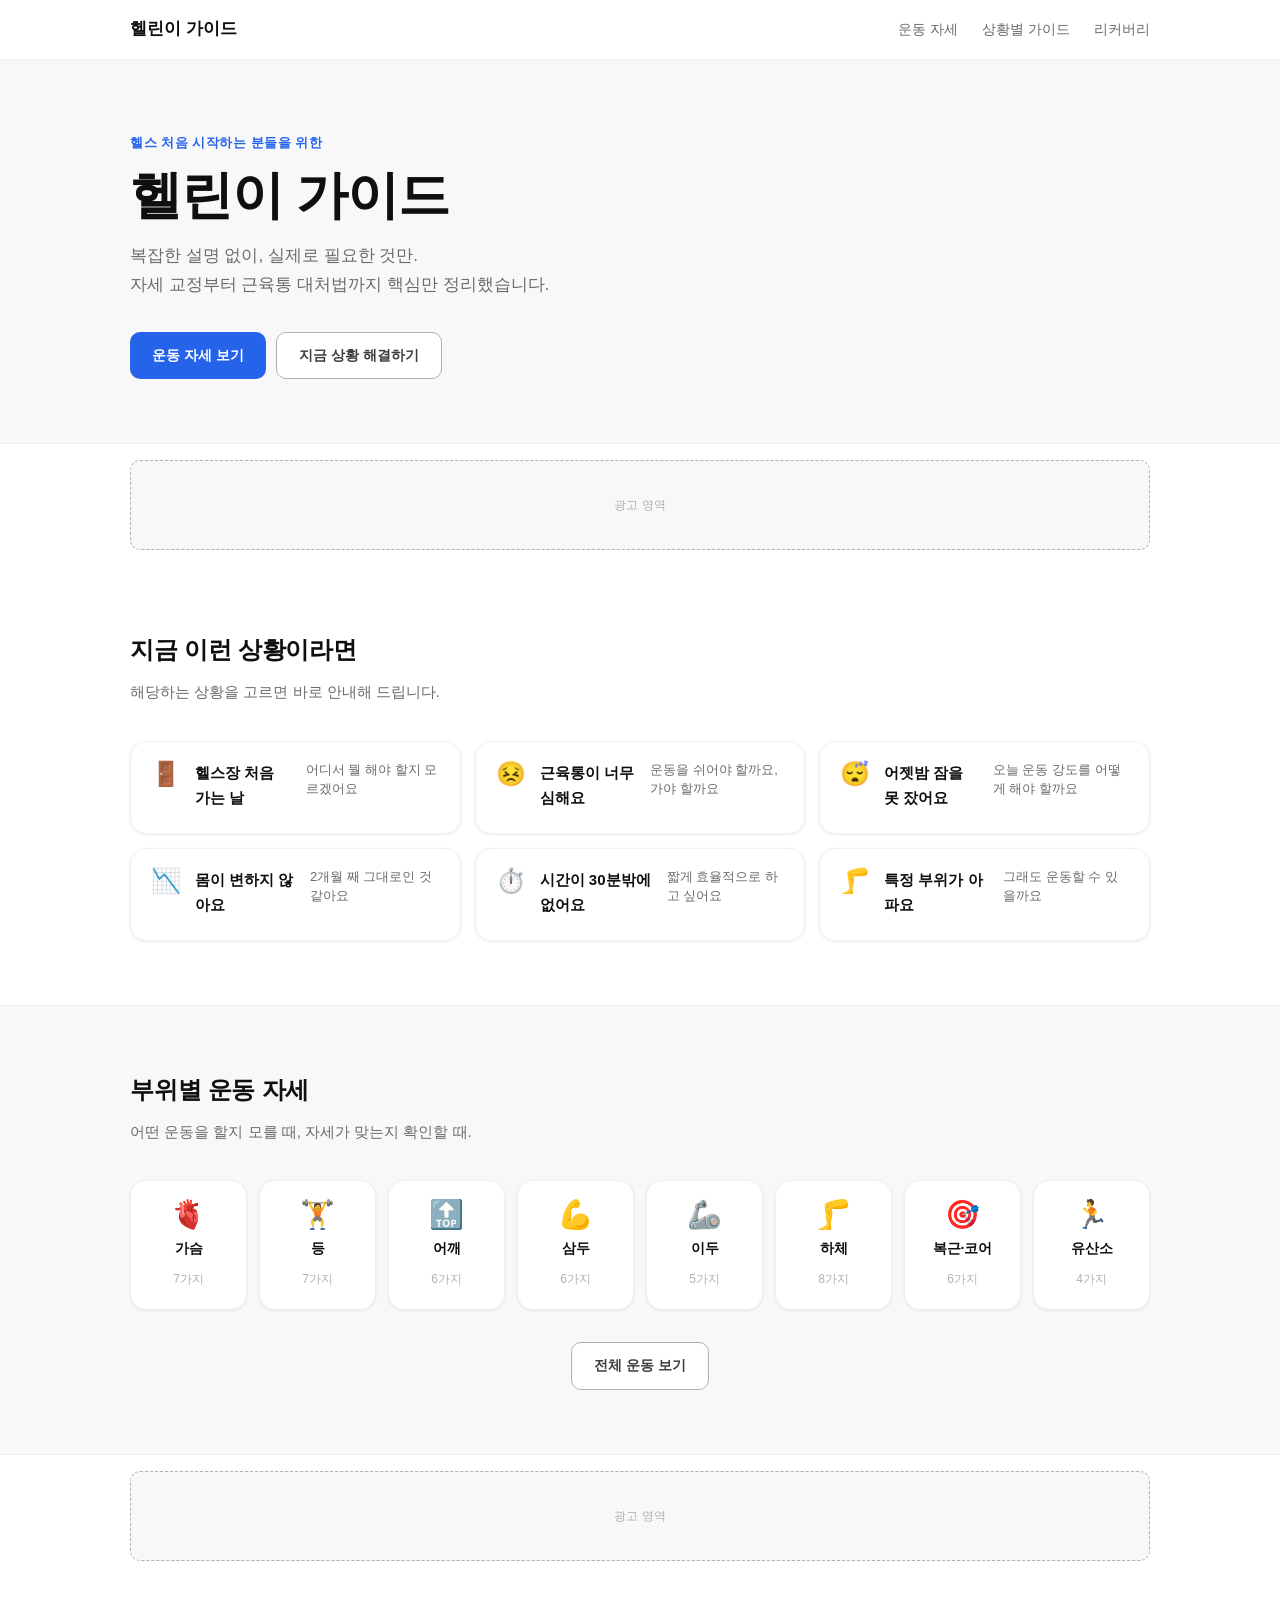
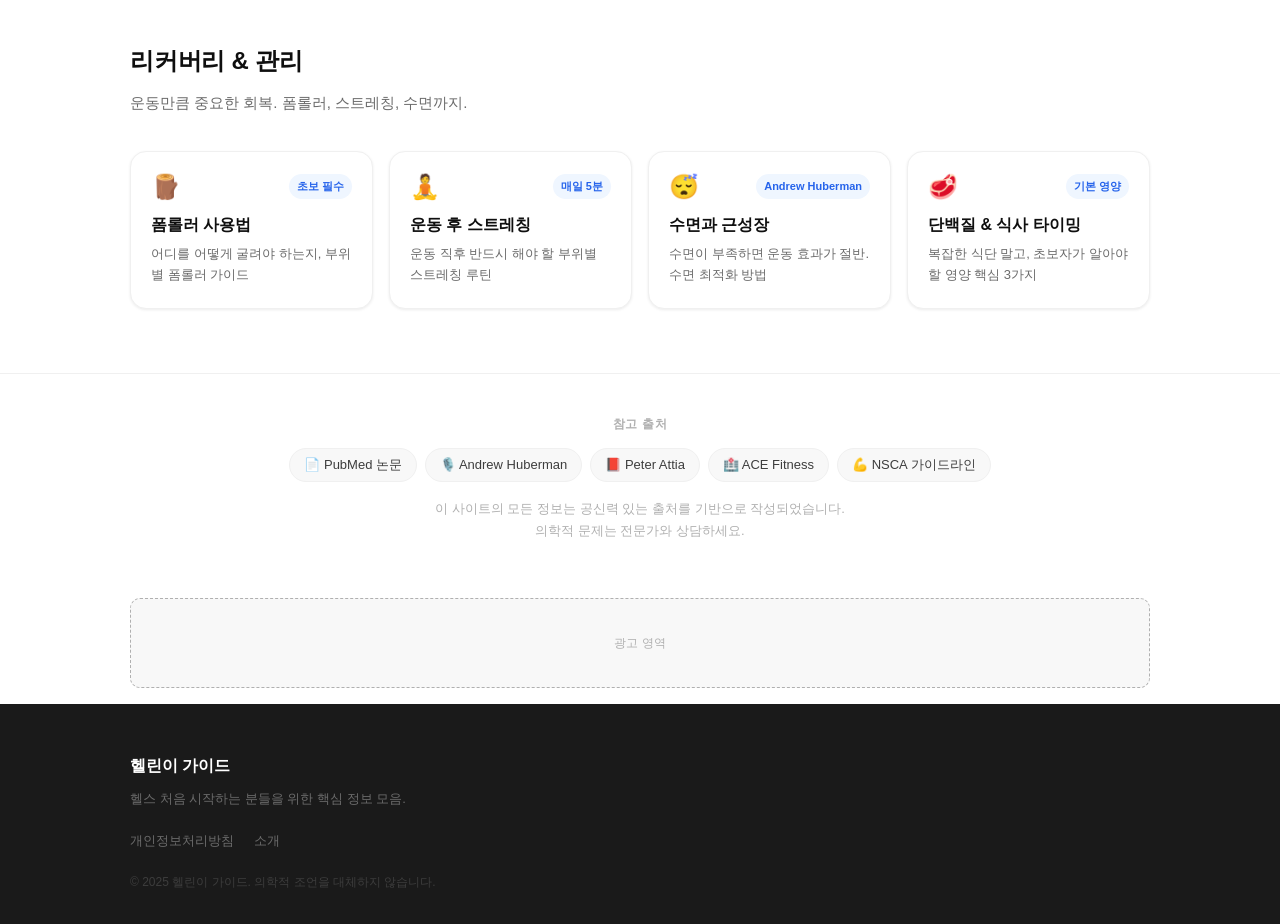
==== index.html @ 11340689 "Add files via upload" ====
<!DOCTYPE html>
<html lang="ko">
<head>
  <meta charset="UTF-8" />
  <meta name="viewport" content="width=device-width, initial-scale=1.0" />
  <title>헬린이 가이드 — 헬스 처음 시작하는 분들을 위한 안내서</title>
  <meta name="description" content="헬스장 처음 가는 날부터 6개월까지. 운동 자세, 상황별 대처법, 리커버리까지 핵심만 정리했습니다." />
  <meta name="keywords" content="헬린이, 헬스 초보, 헬스 자세, 운동 가이드, 헬스장 처음" />
  <meta property="og:title" content="헬린이 가이드" />
  <meta property="og:description" content="헬스 처음 시작하는 분들을 위한 핵심 가이드" />
  <meta property="og:type" content="website" />
  <link rel="stylesheet" href="css/style.css" />
  <!-- Google AdSense -->
  <!-- <script async src="https://pagead2.googlesyndication.com/pagead/js/adsbygoogle.js?client=ca-pub-XXXXXXXXXXXXXXXX" crossorigin="anonymous"></script> -->
</head>
<body>

  <header class="site-header">
    <div class="inner">
      <a href="/" class="logo">헬린이 가이드</a>
      <nav class="gnav">
        <a href="/pages/exercises.html">운동 자세</a>
        <a href="/pages/situations.html">상황별 가이드</a>
        <a href="/pages/recovery.html">리커버리</a>
      </nav>
      <button class="nav-toggle" aria-label="메뉴 열기" onclick="toggleMenu()">☰</button>
    </div>
    <nav class="mobile-nav" id="mobileNav">
      <a href="/pages/exercises.html">운동 자세</a>
      <a href="/pages/situations.html">상황별 가이드</a>
      <a href="/pages/recovery.html">리커버리</a>
    </nav>
  </header>

  <!-- HERO -->
  <section class="hero">
    <div class="inner">
      <p class="hero-eyebrow">헬스 처음 시작하는 분들을 위한</p>
      <h1 class="hero-title">헬린이 가이드</h1>
      <p class="hero-desc">복잡한 설명 없이, 실제로 필요한 것만.<br>자세 교정부터 근육통 대처법까지 핵심만 정리했습니다.</p>
      <div class="hero-cta">
        <a href="/pages/exercises.html" class="btn btn-primary">운동 자세 보기</a>
        <a href="/pages/situations.html" class="btn btn-secondary">지금 상황 해결하기</a>
      </div>
    </div>
  </section>

  <!-- AD TOP -->
  <div class="ad-wrap">
    <div class="ad-placeholder">광고 영역</div>
  </div>

  <!-- 빠른 진입 — 상황별 -->
  <section class="section">
    <div class="inner">
      <div class="section-head">
        <h2 class="section-title">지금 이런 상황이라면</h2>
        <p class="section-sub">해당하는 상황을 고르면 바로 안내해 드립니다.</p>
      </div>
      <div class="situation-grid">
        <a href="/pages/situations.html#first-day" class="situation-card">
          <span class="sit-icon">🚪</span>
          <span class="sit-title">헬스장 처음 가는 날</span>
          <span class="sit-desc">어디서 뭘 해야 할지 모르겠어요</span>
        </a>
        <a href="/pages/situations.html#muscle-pain" class="situation-card">
          <span class="sit-icon">😣</span>
          <span class="sit-title">근육통이 너무 심해요</span>
          <span class="sit-desc">운동을 쉬어야 할까요, 가야 할까요</span>
        </a>
        <a href="/pages/situations.html#no-sleep" class="situation-card">
          <span class="sit-icon">😴</span>
          <span class="sit-title">어젯밤 잠을 못 잤어요</span>
          <span class="sit-desc">오늘 운동 강도를 어떻게 해야 할까요</span>
        </a>
        <a href="/pages/situations.html#plateau" class="situation-card">
          <span class="sit-icon">📉</span>
          <span class="sit-title">몸이 변하지 않아요</span>
          <span class="sit-desc">2개월 째 그대로인 것 같아요</span>
        </a>
        <a href="/pages/situations.html#no-time" class="situation-card">
          <span class="sit-icon">⏱️</span>
          <span class="sit-title">시간이 30분밖에 없어요</span>
          <span class="sit-desc">짧게 효율적으로 하고 싶어요</span>
        </a>
        <a href="/pages/situations.html#injury" class="situation-card">
          <span class="sit-icon">🦵</span>
          <span class="sit-title">특정 부위가 아파요</span>
          <span class="sit-desc">그래도 운동할 수 있을까요</span>
        </a>
      </div>
    </div>
  </section>

  <!-- 운동 자세 — 부위별 -->
  <section class="section section-alt">
    <div class="inner">
      <div class="section-head">
        <h2 class="section-title">부위별 운동 자세</h2>
        <p class="section-sub">어떤 운동을 할지 모를 때, 자세가 맞는지 확인할 때.</p>
      </div>
      <div class="muscle-grid">
        <a href="/pages/exercises.html#chest" class="muscle-card">
          <span class="muscle-emoji">🫀</span>
          <span class="muscle-name">가슴</span>
          <span class="muscle-count">7가지</span>
        </a>
        <a href="/pages/exercises.html#back" class="muscle-card">
          <span class="muscle-emoji">🏋️</span>
          <span class="muscle-name">등</span>
          <span class="muscle-count">7가지</span>
        </a>
        <a href="/pages/exercises.html#shoulder" class="muscle-card">
          <span class="muscle-emoji">🔝</span>
          <span class="muscle-name">어깨</span>
          <span class="muscle-count">6가지</span>
        </a>
        <a href="/pages/exercises.html#triceps" class="muscle-card">
          <span class="muscle-emoji">💪</span>
          <span class="muscle-name">삼두</span>
          <span class="muscle-count">6가지</span>
        </a>
        <a href="/pages/exercises.html#biceps" class="muscle-card">
          <span class="muscle-emoji">🦾</span>
          <span class="muscle-name">이두</span>
          <span class="muscle-count">5가지</span>
        </a>
        <a href="/pages/exercises.html#leg" class="muscle-card">
          <span class="muscle-emoji">🦵</span>
          <span class="muscle-name">하체</span>
          <span class="muscle-count">8가지</span>
        </a>
        <a href="/pages/exercises.html#core" class="muscle-card">
          <span class="muscle-emoji">🎯</span>
          <span class="muscle-name">복근·코어</span>
          <span class="muscle-count">6가지</span>
        </a>
        <a href="/pages/exercises.html#cardio" class="muscle-card">
          <span class="muscle-emoji">🏃</span>
          <span class="muscle-name">유산소</span>
          <span class="muscle-count">4가지</span>
        </a>
      </div>
      <div class="section-more">
        <a href="/pages/exercises.html" class="btn btn-secondary">전체 운동 보기</a>
      </div>
    </div>
  </section>

  <!-- AD MID -->
  <div class="ad-wrap">
    <div class="ad-placeholder">광고 영역</div>
  </div>

  <!-- 리커버리 -->
  <section class="section">
    <div class="inner">
      <div class="section-head">
        <h2 class="section-title">리커버리 & 관리</h2>
        <p class="section-sub">운동만큼 중요한 회복. 폼롤러, 스트레칭, 수면까지.</p>
      </div>
      <div class="recovery-grid">
        <a href="/pages/recovery.html#foam-roller" class="recovery-card">
          <div class="rec-top">
            <span class="rec-icon">🪵</span>
            <span class="rec-badge">초보 필수</span>
          </div>
          <h3 class="rec-title">폼롤러 사용법</h3>
          <p class="rec-desc">어디를 어떻게 굴려야 하는지, 부위별 폼롤러 가이드</p>
        </a>
        <a href="/pages/recovery.html#stretching" class="recovery-card">
          <div class="rec-top">
            <span class="rec-icon">🧘</span>
            <span class="rec-badge">매일 5분</span>
          </div>
          <h3 class="rec-title">운동 후 스트레칭</h3>
          <p class="rec-desc">운동 직후 반드시 해야 할 부위별 스트레칭 루틴</p>
        </a>
        <a href="/pages/recovery.html#sleep" class="recovery-card">
          <div class="rec-top">
            <span class="rec-icon">😴</span>
            <span class="rec-badge">Andrew Huberman</span>
          </div>
          <h3 class="rec-title">수면과 근성장</h3>
          <p class="rec-desc">수면이 부족하면 운동 효과가 절반. 수면 최적화 방법</p>
        </a>
        <a href="/pages/recovery.html#nutrition" class="recovery-card">
          <div class="rec-top">
            <span class="rec-icon">🥩</span>
            <span class="rec-badge">기본 영양</span>
          </div>
          <h3 class="rec-title">단백질 & 식사 타이밍</h3>
          <p class="rec-desc">복잡한 식단 말고, 초보자가 알아야 할 영양 핵심 3가지</p>
        </a>
      </div>
    </div>
  </section>

  <!-- 신뢰 배지 -->
  <section class="trust-section">
    <div class="inner">
      <p class="trust-label">참고 출처</p>
      <div class="trust-badges">
        <span class="trust-badge">📄 PubMed 논문</span>
        <span class="trust-badge">🎙️ Andrew Huberman</span>
        <span class="trust-badge">📕 Peter Attia</span>
        <span class="trust-badge">🏥 ACE Fitness</span>
        <span class="trust-badge">💪 NSCA 가이드라인</span>
      </div>
      <p class="trust-desc">이 사이트의 모든 정보는 공신력 있는 출처를 기반으로 작성되었습니다.<br>의학적 문제는 전문가와 상담하세요.</p>
    </div>
  </section>

  <!-- AD BOTTOM -->
  <div class="ad-wrap">
    <div class="ad-placeholder">광고 영역</div>
  </div>

  <footer class="site-footer">
    <div class="inner">
      <p class="footer-logo">헬린이 가이드</p>
      <p class="footer-desc">헬스 처음 시작하는 분들을 위한 핵심 정보 모음.</p>
      <div class="footer-links">
        <a href="/privacy.html">개인정보처리방침</a>
        <a href="/about.html">소개</a>
      </div>
      <p class="footer-copy">© 2025 헬린이 가이드. 의학적 조언을 대체하지 않습니다.</p>
    </div>
  </footer>

  <script src="js/main.js"></script>
</body>
</html>
---- css/style.css ----
/* ==============================
   헬린이 가이드 — style.css
   ============================== */

:root {
  --black:       #0f0f0f;
  --gray-900:    #1a1a1a;
  --gray-800:    #2a2a2a;
  --gray-700:    #3d3d3d;
  --gray-500:    #6b6b6b;
  --gray-300:    #b0b0b0;
  --gray-100:    #f0f0f0;
  --gray-50:     #f8f8f8;
  --white:       #ffffff;

  --accent:      #2563eb;
  --accent-dark: #1d4ed8;
  --accent-bg:   #eff6ff;

  --success:     #16a34a;
  --success-bg:  #f0fdf4;
  --warning:     #ca8a04;
  --warning-bg:  #fefce8;

  --font-sans: -apple-system, BlinkMacSystemFont, 'Pretendard', 'Apple SD Gothic Neo', 'Noto Sans KR', sans-serif;

  --radius-sm: 6px;
  --radius-md: 10px;
  --radius-lg: 16px;

  --shadow-sm: 0 1px 3px rgba(0,0,0,0.08);
  --shadow-md: 0 4px 12px rgba(0,0,0,0.10);

  --max-width: 1060px;
  --header-h: 60px;
}

*, *::before, *::after { box-sizing: border-box; margin: 0; padding: 0; }

html { scroll-behavior: smooth; }

body {
  font-family: var(--font-sans);
  font-size: 16px;
  line-height: 1.7;
  color: var(--gray-900);
  background: var(--white);
  -webkit-font-smoothing: antialiased;
}

a { color: inherit; text-decoration: none; }
img { max-width: 100%; display: block; }

/* ==============================
   LAYOUT
   ============================== */

.inner {
  max-width: var(--max-width);
  margin: 0 auto;
  padding: 0 20px;
}

/* ==============================
   HEADER
   ============================== */

.site-header {
  position: sticky;
  top: 0;
  z-index: 100;
  background: var(--white);
  border-bottom: 1px solid var(--gray-100);
  height: var(--header-h);
}

.site-header .inner {
  height: 100%;
  display: flex;
  align-items: center;
  gap: 32px;
}

.logo {
  font-size: 17px;
  font-weight: 700;
  color: var(--black);
  white-space: nowrap;
  flex-shrink: 0;
}

.gnav {
  display: flex;
  gap: 24px;
  margin-left: auto;
}

.gnav a {
  font-size: 14px;
  color: var(--gray-500);
  font-weight: 500;
  transition: color 0.15s;
  white-space: nowrap;
}
.gnav a:hover { color: var(--black); }

.nav-toggle {
  display: none;
  background: none;
  border: none;
  font-size: 20px;
  cursor: pointer;
  color: var(--gray-700);
  margin-left: auto;
  padding: 4px;
}

.mobile-nav {
  display: none;
  flex-direction: column;
  background: var(--white);
  border-bottom: 1px solid var(--gray-100);
  padding: 8px 20px 16px;
}
.mobile-nav a {
  padding: 10px 0;
  font-size: 15px;
  color: var(--gray-700);
  border-bottom: 1px solid var(--gray-100);
}
.mobile-nav a:last-child { border-bottom: none; }
.mobile-nav.open { display: flex; }

/* ==============================
   BUTTONS
   ============================== */

.btn {
  display: inline-flex;
  align-items: center;
  justify-content: center;
  padding: 11px 22px;
  border-radius: var(--radius-md);
  font-size: 14px;
  font-weight: 600;
  transition: all 0.18s;
  cursor: pointer;
  border: none;
  white-space: nowrap;
}

.btn-primary {
  background: var(--accent);
  color: var(--white);
}
.btn-primary:hover { background: var(--accent-dark); }

.btn-secondary {
  background: var(--white);
  color: var(--gray-700);
  border: 1px solid var(--gray-300);
}
.btn-secondary:hover { background: var(--gray-50); border-color: var(--gray-500); }

/* ==============================
   HERO
   ============================== */

.hero {
  padding: 72px 0 64px;
  background: var(--gray-50);
  border-bottom: 1px solid var(--gray-100);
}

.hero-eyebrow {
  font-size: 13px;
  font-weight: 600;
  color: var(--accent);
  letter-spacing: 0.04em;
  margin-bottom: 12px;
}

.hero-title {
  font-size: clamp(32px, 6vw, 52px);
  font-weight: 800;
  line-height: 1.15;
  letter-spacing: -0.02em;
  color: var(--black);
  margin-bottom: 16px;
}

.hero-desc {
  font-size: 17px;
  color: var(--gray-500);
  line-height: 1.7;
  margin-bottom: 32px;
  max-width: 480px;
}

.hero-cta {
  display: flex;
  gap: 10px;
  flex-wrap: wrap;
}

/* ==============================
   AD
   ============================== */

.ad-wrap {
  max-width: var(--max-width);
  margin: 0 auto;
  padding: 16px 20px;
}

.ad-placeholder {
  background: var(--gray-50);
  border: 1px dashed var(--gray-300);
  border-radius: var(--radius-md);
  min-height: 90px;
  display: flex;
  align-items: center;
  justify-content: center;
  font-size: 12px;
  color: var(--gray-300);
}

/* ==============================
   SECTION BASE
   ============================== */

.section {
  padding: 64px 0;
}

.section-alt {
  background: var(--gray-50);
  border-top: 1px solid var(--gray-100);
  border-bottom: 1px solid var(--gray-100);
}

.section-head {
  margin-bottom: 36px;
}

.section-title {
  font-size: 24px;
  font-weight: 700;
  color: var(--black);
  margin-bottom: 8px;
  letter-spacing: -0.01em;
}

.section-sub {
  font-size: 15px;
  color: var(--gray-500);
}

.section-more {
  margin-top: 32px;
  text-align: center;
}

/* ==============================
   SITUATION CARDS
   ============================== */

.situation-grid {
  display: grid;
  grid-template-columns: repeat(auto-fill, minmax(280px, 1fr));
  gap: 14px;
}

.situation-card {
  display: flex;
  align-items: flex-start;
  gap: 14px;
  padding: 18px 20px;
  background: var(--white);
  border: 1px solid var(--gray-100);
  border-radius: var(--radius-lg);
  box-shadow: var(--shadow-sm);
  transition: all 0.18s;
}
.situation-card:hover {
  border-color: var(--accent);
  box-shadow: var(--shadow-md);
  transform: translateY(-2px);
}

.sit-icon { font-size: 24px; flex-shrink: 0; line-height: 1; margin-top: 2px; }

.sit-title {
  display: block;
  font-size: 15px;
  font-weight: 600;
  color: var(--black);
  margin-bottom: 4px;
}

.sit-desc {
  display: block;
  font-size: 13px;
  color: var(--gray-500);
  line-height: 1.5;
}

/* ==============================
   MUSCLE GRID
   ============================== */

.muscle-grid {
  display: grid;
  grid-template-columns: repeat(auto-fill, minmax(110px, 1fr));
  gap: 12px;
}

.muscle-card {
  display: flex;
  flex-direction: column;
  align-items: center;
  gap: 8px;
  padding: 20px 12px;
  background: var(--white);
  border: 1px solid var(--gray-100);
  border-radius: var(--radius-lg);
  box-shadow: var(--shadow-sm);
  text-align: center;
  transition: all 0.18s;
}
.muscle-card:hover {
  border-color: var(--accent);
  box-shadow: var(--shadow-md);
  transform: translateY(-2px);
}

.muscle-emoji { font-size: 28px; line-height: 1; }
.muscle-name { font-size: 14px; font-weight: 600; color: var(--black); }
.muscle-count { font-size: 12px; color: var(--gray-300); }

/* ==============================
   RECOVERY GRID
   ============================== */

.recovery-grid {
  display: grid;
  grid-template-columns: repeat(auto-fill, minmax(240px, 1fr));
  gap: 16px;
}

.recovery-card {
  padding: 22px 20px;
  background: var(--white);
  border: 1px solid var(--gray-100);
  border-radius: var(--radius-lg);
  box-shadow: var(--shadow-sm);
  transition: all 0.18s;
}
.recovery-card:hover {
  border-color: var(--accent);
  box-shadow: var(--shadow-md);
  transform: translateY(-2px);
}

.rec-top {
  display: flex;
  align-items: center;
  justify-content: space-between;
  margin-bottom: 12px;
}

.rec-icon { font-size: 24px; line-height: 1; }

.rec-badge {
  font-size: 11px;
  font-weight: 600;
  padding: 3px 8px;
  border-radius: 20px;
  background: var(--accent-bg);
  color: var(--accent);
}

.rec-title {
  font-size: 16px;
  font-weight: 700;
  color: var(--black);
  margin-bottom: 6px;
}

.rec-desc {
  font-size: 13px;
  color: var(--gray-500);
  line-height: 1.6;
}

/* ==============================
   TRUST SECTION
   ============================== */

.trust-section {
  padding: 40px 0;
  text-align: center;
  border-top: 1px solid var(--gray-100);
}

.trust-label {
  font-size: 12px;
  font-weight: 600;
  letter-spacing: 0.06em;
  color: var(--gray-300);
  text-transform: uppercase;
  margin-bottom: 14px;
}

.trust-badges {
  display: flex;
  flex-wrap: wrap;
  gap: 8px;
  justify-content: center;
  margin-bottom: 16px;
}

.trust-badge {
  font-size: 13px;
  font-weight: 500;
  padding: 5px 14px;
  border-radius: 20px;
  background: var(--gray-50);
  border: 1px solid var(--gray-100);
  color: var(--gray-700);
}

.trust-desc {
  font-size: 13px;
  color: var(--gray-300);
  line-height: 1.7;
}

/* ==============================
   FOOTER
   ============================== */

.site-footer {
  background: var(--gray-900);
  color: var(--gray-300);
  padding: 48px 0 32px;
}

.footer-logo {
  font-size: 16px;
  font-weight: 700;
  color: var(--white);
  margin-bottom: 8px;
}

.footer-desc {
  font-size: 13px;
  color: var(--gray-500);
  margin-bottom: 20px;
}

.footer-links {
  display: flex;
  gap: 20px;
  margin-bottom: 20px;
}
.footer-links a {
  font-size: 13px;
  color: var(--gray-500);
  transition: color 0.15s;
}
.footer-links a:hover { color: var(--gray-300); }

.footer-copy {
  font-size: 12px;
  color: var(--gray-700);
}

/* ==============================
   EXERCISE PAGE
   ============================== */

.page-hero {
  padding: 48px 0 40px;
  background: var(--gray-50);
  border-bottom: 1px solid var(--gray-100);
}

.page-title {
  font-size: 28px;
  font-weight: 800;
  color: var(--black);
  margin-bottom: 8px;
  letter-spacing: -0.02em;
}

.page-desc {
  font-size: 15px;
  color: var(--gray-500);
}

.filter-bar {
  position: sticky;
  top: var(--header-h);
  z-index: 90;
  background: var(--white);
  border-bottom: 1px solid var(--gray-100);
  padding: 10px 0;
}

.filter-scroll {
  overflow-x: auto;
  scrollbar-width: none;
  -webkit-overflow-scrolling: touch;
}
.filter-scroll::-webkit-scrollbar { display: none; }

.filter-tabs {
  display: flex;
  gap: 6px;
  padding: 0 20px;
  white-space: nowrap;
  max-width: var(--max-width);
  margin: 0 auto;
}

.ftab {
  background: transparent;
  border: 1px solid var(--gray-100);
  color: var(--gray-500);
  font-family: var(--font-sans);
  font-size: 13px;
  font-weight: 500;
  padding: 6px 14px;
  border-radius: 20px;
  cursor: pointer;
  transition: all 0.15s;
  white-space: nowrap;
}
.ftab:hover { border-color: var(--gray-300); color: var(--black); }
.ftab.active {
  background: var(--black);
  border-color: var(--black);
  color: var(--white);
}

.exercises-wrap {
  padding: 40px 0 60px;
}

.muscle-section {
  max-width: var(--max-width);
  margin: 0 auto 48px;
  padding: 0 20px;
}
.muscle-section.hidden { display: none; }

.muscle-section-header {
  display: flex;
  align-items: baseline;
  gap: 12px;
  margin-bottom: 20px;
  padding-bottom: 12px;
  border-bottom: 2px solid var(--gray-100);
}

.muscle-section-title {
  font-size: 20px;
  font-weight: 700;
  color: var(--black);
}

.muscle-section-count {
  font-size: 13px;
  color: var(--gray-300);
}

.exercise-grid {
  display: grid;
  grid-template-columns: repeat(auto-fill, minmax(300px, 1fr));
  gap: 16px;
}

.exercise-card {
  background: var(--white);
  border: 1px solid var(--gray-100);
  border-radius: var(--radius-lg);
  overflow: hidden;
  cursor: pointer;
  transition: all 0.18s;
  box-shadow: var(--shadow-sm);
}
.exercise-card:hover {
  border-color: var(--accent);
  box-shadow: var(--shadow-md);
  transform: translateY(-2px);
}

.ex-thumb {
  width: 100%;
  aspect-ratio: 16/9;
  background: var(--gray-50);
  display: flex;
  align-items: center;
  justify-content: center;
  overflow: hidden;
  border-bottom: 1px solid var(--gray-100);
}
.ex-thumb img {
  width: 100%;
  height: 100%;
  object-fit: cover;
}
.ex-thumb-placeholder {
  font-size: 48px;
  opacity: 0.5;
}

.ex-body {
  padding: 14px 16px 16px;
}

.ex-tags {
  display: flex;
  gap: 6px;
  margin-bottom: 8px;
  flex-wrap: wrap;
}

.ex-tag {
  font-size: 11px;
  font-weight: 600;
  padding: 2px 8px;
  border-radius: 4px;
}
.ex-tag-equipment {
  background: var(--accent-bg);
  color: var(--accent);
}
.ex-tag-type {
  background: var(--gray-50);
  color: var(--gray-500);
  border: 1px solid var(--gray-100);
}

.ex-name {
  font-size: 16px;
  font-weight: 700;
  color: var(--black);
  margin-bottom: 4px;
}

.ex-summary {
  font-size: 13px;
  color: var(--gray-500);
  line-height: 1.55;
}

/* ==============================
   EXERCISE DETAIL MODAL
   ============================== */

.modal-overlay {
  display: none;
  position: fixed;
  inset: 0;
  background: rgba(0,0,0,0.5);
  z-index: 200;
  padding: 20px;
  overflow-y: auto;
  align-items: flex-start;
  justify-content: center;
}
.modal-overlay.open {
  display: flex;
}

.modal {
  background: var(--white);
  border-radius: var(--radius-lg);
  width: 100%;
  max-width: 600px;
  margin: auto;
  overflow: hidden;
}

.modal-thumb {
  width: 100%;
  aspect-ratio: 16/9;
  background: var(--gray-50);
  display: flex;
  align-items: center;
  justify-content: center;
  font-size: 72px;
  overflow: hidden;
}
.modal-thumb img { width: 100%; height: 100%; object-fit: contain; }

.modal-body { padding: 24px; }

.modal-close {
  float: right;
  background: none;
  border: none;
  font-size: 20px;
  cursor: pointer;
  color: var(--gray-300);
  line-height: 1;
  margin-left: 8px;
}

.modal-tags {
  display: flex;
  gap: 6px;
  flex-wrap: wrap;
  margin-bottom: 12px;
}

.modal-title {
  font-size: 22px;
  font-weight: 800;
  color: var(--black);
  margin-bottom: 20px;
  letter-spacing: -0.01em;
}

.modal-section-label {
  font-size: 11px;
  font-weight: 700;
  letter-spacing: 0.08em;
  color: var(--gray-300);
  text-transform: uppercase;
  margin-bottom: 10px;
}

.tip-list {
  list-style: none;
  margin-bottom: 20px;
}
.tip-list li {
  display: flex;
  gap: 10px;
  padding: 8px 0;
  border-bottom: 1px solid var(--gray-100);
  font-size: 14px;
  color: var(--gray-700);
  line-height: 1.55;
}
.tip-list li:last-child { border-bottom: none; }
.tip-dot {
  color: var(--accent);
  font-weight: 700;
  flex-shrink: 0;
  margin-top: 1px;
}

.warning-box {
  background: var(--warning-bg);
  border: 1px solid #fde68a;
  border-radius: var(--radius-md);
  padding: 12px 14px;
  margin-bottom: 20px;
}
.warning-box p {
  font-size: 13px;
  color: #92400e;
  line-height: 1.6;
}
.warning-box p::before { content: "⚠️ "; }

.modal-yt-btn {
  display: flex;
  align-items: center;
  justify-content: center;
  gap: 8px;
  width: 100%;
  padding: 13px;
  background: var(--gray-50);
  border: 1px solid var(--gray-100);
  border-radius: var(--radius-md);
  font-size: 14px;
  font-weight: 600;
  color: var(--gray-700);
  cursor: pointer;
  transition: all 0.15s;
  text-decoration: none;
}
.modal-yt-btn:hover {
  background: var(--gray-100);
  border-color: var(--gray-300);
}

/* ==============================
   SITUATION PAGE
   ============================== */

.situation-list {
  max-width: 720px;
  margin: 0 auto;
  padding: 48px 20px 64px;
  display: flex;
  flex-direction: column;
  gap: 32px;
}

.sit-block {
  background: var(--white);
  border: 1px solid var(--gray-100);
  border-radius: var(--radius-lg);
  padding: 28px;
  box-shadow: var(--shadow-sm);
}

.sit-block-header {
  display: flex;
  align-items: flex-start;
  gap: 14px;
  margin-bottom: 20px;
}

.sit-block-icon { font-size: 32px; line-height: 1; flex-shrink: 0; }

.sit-block-title {
  font-size: 20px;
  font-weight: 700;
  color: var(--black);
  margin-bottom: 4px;
}

.sit-block-sub {
  font-size: 14px;
  color: var(--gray-500);
}

.answer-box {
  background: var(--accent-bg);
  border-left: 3px solid var(--accent);
  border-radius: 0 var(--radius-md) var(--radius-md) 0;
  padding: 14px 16px;
  margin-bottom: 16px;
  font-size: 15px;
  font-weight: 600;
  color: var(--accent-dark);
  line-height: 1.55;
}

.action-list {
  list-style: none;
  display: flex;
  flex-direction: column;
  gap: 8px;
}

.action-list li {
  display: flex;
  gap: 10px;
  font-size: 14px;
  color: var(--gray-700);
  line-height: 1.6;
  padding: 8px 0;
  border-bottom: 1px solid var(--gray-50);
}
.action-list li:last-child { border-bottom: none; }

.action-num {
  font-size: 12px;
  font-weight: 700;
  background: var(--gray-100);
  color: var(--gray-500);
  border-radius: 50%;
  width: 22px;
  height: 22px;
  display: flex;
  align-items: center;
  justify-content: center;
  flex-shrink: 0;
  margin-top: 1px;
}

.source-badge {
  display: inline-flex;
  align-items: center;
  gap: 4px;
  font-size: 11px;
  font-weight: 600;
  color: var(--gray-300);
  background: var(--gray-50);
  border: 1px solid var(--gray-100);
  border-radius: 4px;
  padding: 2px 8px;
  margin-top: 14px;
}

/* ==============================
   RECOVERY PAGE
   ============================== */

.recovery-wrap {
  max-width: 760px;
  margin: 0 auto;
  padding: 48px 20px 64px;
  display: flex;
  flex-direction: column;
  gap: 40px;
}

.rec-block {
  background: var(--white);
  border: 1px solid var(--gray-100);
  border-radius: var(--radius-lg);
  padding: 28px;
  box-shadow: var(--shadow-sm);
}

.rec-block-header {
  display: flex;
  align-items: flex-start;
  gap: 14px;
  margin-bottom: 20px;
}

.rec-block-icon { font-size: 32px; flex-shrink: 0; line-height: 1; }

.rec-block-title {
  font-size: 20px;
  font-weight: 700;
  color: var(--black);
  margin-bottom: 4px;
}

.rec-block-sub { font-size: 14px; color: var(--gray-500); }

.step-list {
  list-style: none;
  counter-reset: step;
  display: flex;
  flex-direction: column;
  gap: 12px;
}

.step-list li {
  display: flex;
  gap: 12px;
  font-size: 14px;
  color: var(--gray-700);
  line-height: 1.65;
}

.step-num {
  font-size: 12px;
  font-weight: 700;
  background: var(--accent);
  color: var(--white);
  border-radius: 50%;
  min-width: 22px;
  height: 22px;
  display: flex;
  align-items: center;
  justify-content: center;
  flex-shrink: 0;
  margin-top: 2px;
}

/* ==============================
   RESPONSIVE
   ============================== */

@media (max-width: 640px) {
  .hero { padding: 48px 0 40px; }
  .hero-title { font-size: 32px; }
  .hero-desc { font-size: 15px; }
  .section { padding: 48px 0; }
  .situation-grid { grid-template-columns: 1fr; }
  .muscle-grid { grid-template-columns: repeat(4, 1fr); }
  .recovery-grid { grid-template-columns: 1fr; }
  .exercise-grid { grid-template-columns: 1fr; }
  .gnav { display: none; }
  .nav-toggle { display: flex; }
  .modal-overlay { padding: 0; align-items: flex-end; }
  .modal { border-radius: var(--radius-lg) var(--radius-lg) 0 0; }
}

@media (prefers-reduced-motion: reduce) {
  *, *::before, *::after { transition: none !important; }
}
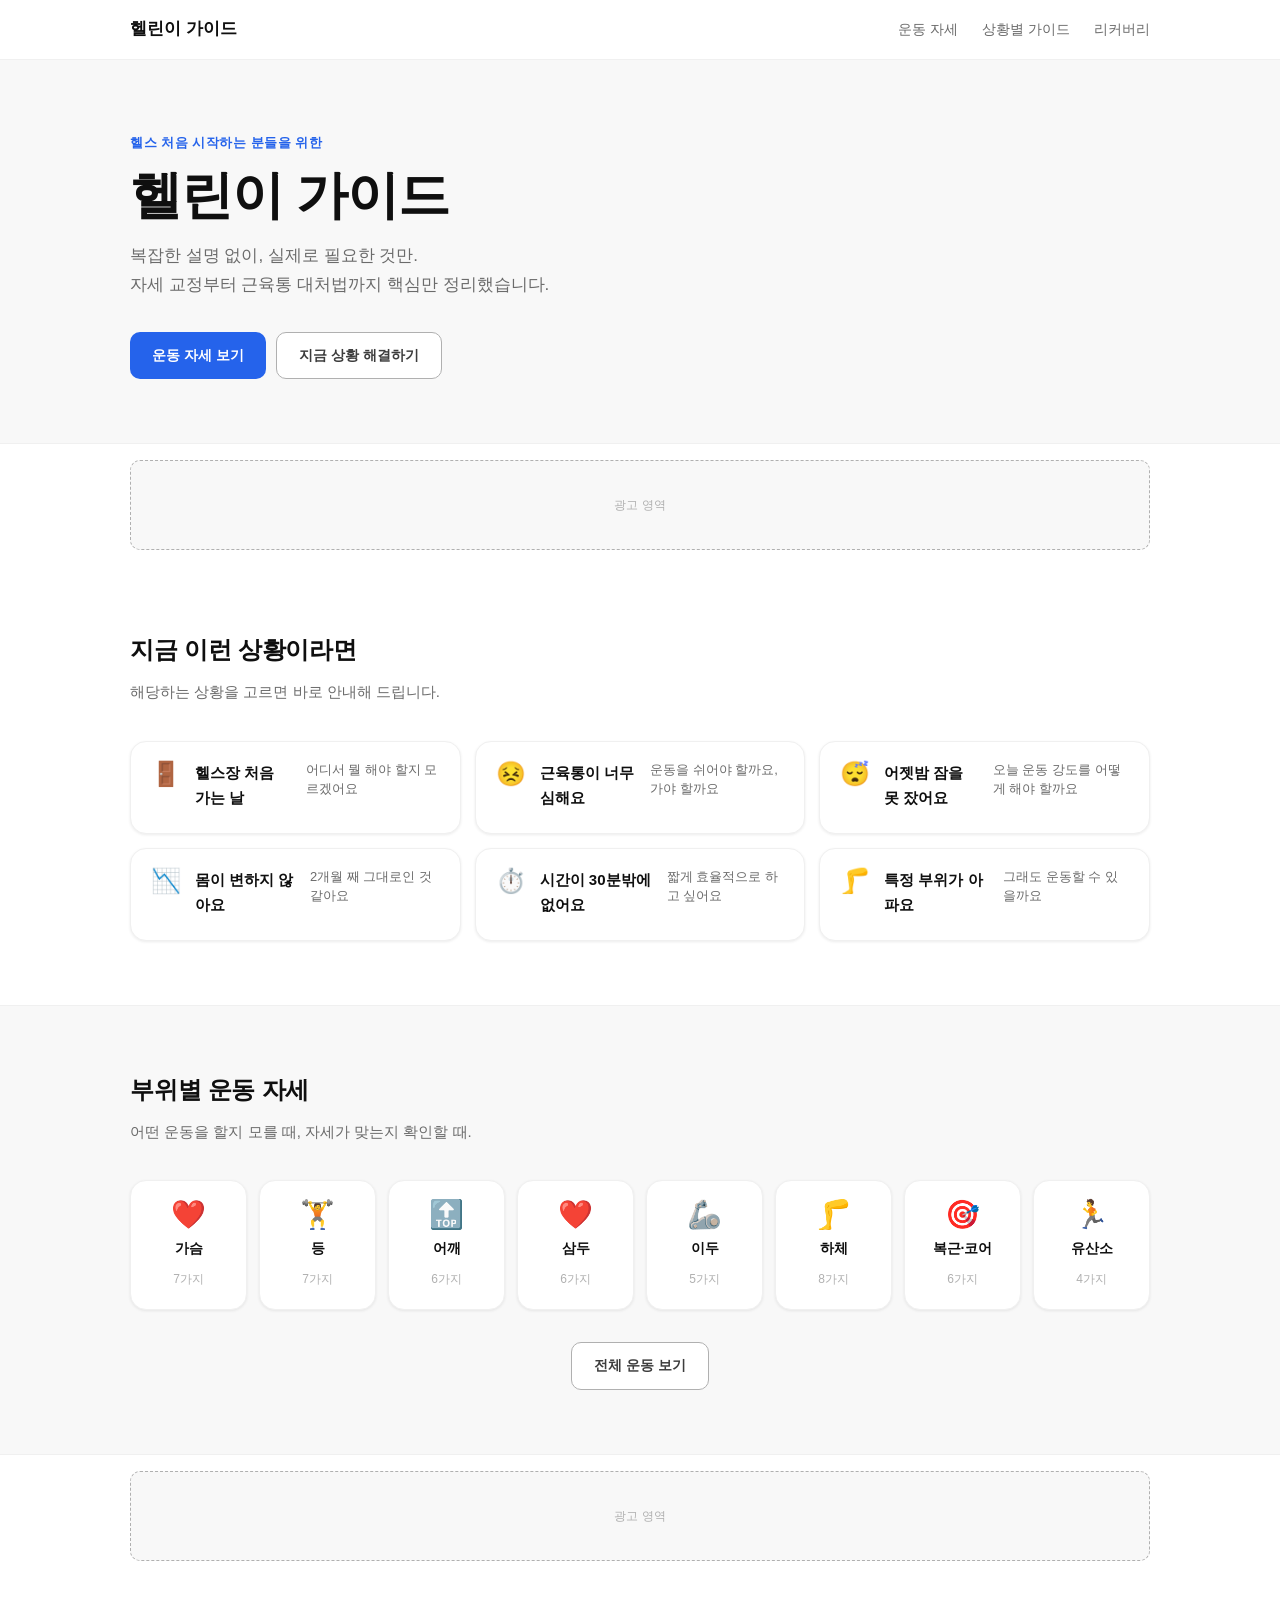
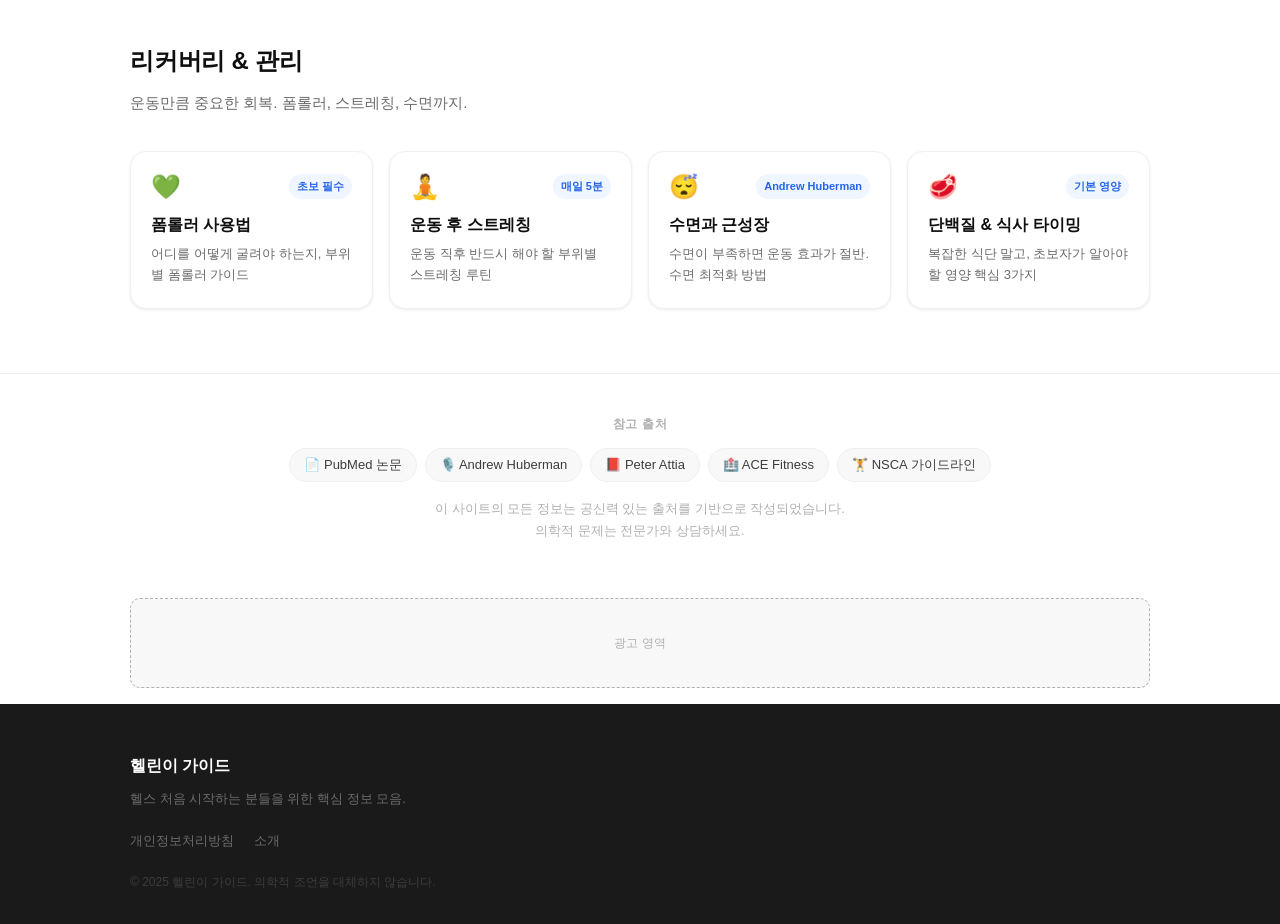
==== commit 57a71e79: "Add files via upload" ====
--- a/index.html
+++ b/index.html
@@ -101,7 +101,7 @@
       </div>
       <div class="muscle-grid">
         <a href="/pages/exercises.html#chest" class="muscle-card">
-          <span class="muscle-emoji">🫀</span>
+          <span class="muscle-emoji">❤️</span>
           <span class="muscle-name">가슴</span>
           <span class="muscle-count">7가지</span>
         </a>
@@ -116,7 +116,7 @@
           <span class="muscle-count">6가지</span>
         </a>
         <a href="/pages/exercises.html#triceps" class="muscle-card">
-          <span class="muscle-emoji">💪</span>
+          <span class="muscle-emoji">❤️</span>
           <span class="muscle-name">삼두</span>
           <span class="muscle-count">6가지</span>
         </a>
@@ -162,7 +162,7 @@
       <div class="recovery-grid">
         <a href="/pages/recovery.html#foam-roller" class="recovery-card">
           <div class="rec-top">
-            <span class="rec-icon">🪵</span>
+            <span class="rec-icon">💚</span>
             <span class="rec-badge">초보 필수</span>
           </div>
           <h3 class="rec-title">폼롤러 사용법</h3>
@@ -205,7 +205,7 @@
         <span class="trust-badge">🎙️ Andrew Huberman</span>
         <span class="trust-badge">📕 Peter Attia</span>
         <span class="trust-badge">🏥 ACE Fitness</span>
-        <span class="trust-badge">💪 NSCA 가이드라인</span>
+        <span class="trust-badge">🏋 NSCA 가이드라인</span>
       </div>
       <p class="trust-desc">이 사이트의 모든 정보는 공신력 있는 출처를 기반으로 작성되었습니다.<br>의학적 문제는 전문가와 상담하세요.</p>
     </div>
--- a/css/style.css
+++ b/css/style.css
@@ -615,6 +615,23 @@
   font-size: 48px;
   opacity: 0.5;
 }
+.ex-thumb-diagram {
+  aspect-ratio: auto;
+  padding: 8px 4px 4px;
+  background: var(--gray-50);
+}
+.ex-thumb-diagram svg {
+  width: 100%;
+  height: auto;
+  display: block;
+}
+.modal-thumb svg {
+  width: 100%;
+  max-width: 340px;
+  height: auto;
+  display: block;
+  margin: 0 auto;
+}
 
 .ex-body {
   padding: 14px 16px 16px;
@@ -959,6 +976,236 @@
   justify-content: center;
   flex-shrink: 0;
   margin-top: 2px;
+}
+
+/* ==============================
+   PRODUCT RECOMMENDATION
+   ============================== */
+
+.product-rec {
+  margin-top: 24px;
+  border-top: 1px solid var(--gray-100);
+  padding-top: 20px;
+}
+
+.product-rec-label {
+  font-size: 11px;
+  font-weight: 700;
+  letter-spacing: 0.08em;
+  color: var(--gray-300);
+  text-transform: uppercase;
+  margin-bottom: 12px;
+  display: flex;
+  align-items: center;
+  gap: 6px;
+}
+
+.product-rec-label::after {
+  content: '';
+  flex: 1;
+  height: 1px;
+  background: var(--gray-100);
+}
+
+.product-cards {
+  display: grid;
+  grid-template-columns: repeat(auto-fill, minmax(200px, 1fr));
+  gap: 10px;
+}
+
+.product-card {
+  display: flex;
+  align-items: center;
+  gap: 12px;
+  padding: 12px 14px;
+  background: var(--gray-50);
+  border: 1px solid var(--gray-100);
+  border-radius: var(--radius-md);
+  text-decoration: none;
+  transition: all 0.15s;
+}
+.product-card:hover {
+  background: var(--white);
+  border-color: var(--gray-300);
+  box-shadow: var(--shadow-sm);
+  transform: translateY(-1px);
+}
+
+.product-card-icon {
+  font-size: 22px;
+  flex-shrink: 0;
+  line-height: 1;
+}
+
+.product-card-info { flex: 1; min-width: 0; }
+
+.product-card-name {
+  font-size: 13px;
+  font-weight: 600;
+  color: var(--black);
+  margin-bottom: 2px;
+  white-space: nowrap;
+  overflow: hidden;
+  text-overflow: ellipsis;
+}
+
+.product-card-desc {
+  font-size: 11px;
+  color: var(--gray-500);
+  line-height: 1.4;
+}
+
+.product-card-badge {
+  font-size: 10px;
+  font-weight: 700;
+  padding: 2px 6px;
+  border-radius: 3px;
+  background: #fff4e5;
+  color: #c05600;
+  flex-shrink: 0;
+  white-space: nowrap;
+}
+
+/* situation page product rec */
+.sit-product-rec {
+  margin-top: 20px;
+  border-top: 1px solid var(--gray-100);
+  padding-top: 16px;
+}
+
+/* ==============================
+   PRODUCT GUIDE (옵션 B)
+   ============================== */
+
+.product-guide {
+  margin-top: 24px;
+  border-top: 1px solid var(--gray-100);
+  padding-top: 20px;
+}
+
+.product-guide-label {
+  font-size: 11px;
+  font-weight: 700;
+  letter-spacing: 0.08em;
+  color: var(--gray-300);
+  text-transform: uppercase;
+  margin-bottom: 16px;
+  display: flex;
+  align-items: center;
+  gap: 6px;
+}
+.product-guide-label::after {
+  content: '';
+  flex: 1;
+  height: 1px;
+  background: var(--gray-100);
+}
+
+.product-guide-grid {
+  display: grid;
+  grid-template-columns: repeat(auto-fill, minmax(260px, 1fr));
+  gap: 12px;
+}
+
+.pgcard {
+  background: var(--gray-50);
+  border: 1px solid var(--gray-100);
+  border-radius: var(--radius-lg);
+  padding: 16px;
+}
+
+.pgcard-top {
+  display: flex;
+  align-items: flex-start;
+  justify-content: space-between;
+  margin-bottom: 12px;
+  gap: 8px;
+}
+
+.pgcard-name {
+  font-size: 15px;
+  font-weight: 700;
+  color: var(--black);
+}
+
+.pgcard-tag {
+  font-size: 11px;
+  font-weight: 700;
+  padding: 2px 8px;
+  border-radius: 4px;
+  white-space: nowrap;
+  flex-shrink: 0;
+}
+.pgcard-tag--best   { background: #fef9c3; color: #854d0e; }
+.pgcard-tag--budget { background: #dcfce7; color: #166534; }
+.pgcard-tag--alt    { background: #f0f9ff; color: #0c4a6e; }
+.pgcard-tag--avoid  { background: #fef2f2; color: #991b1b; }
+
+.pgcard-criteria {
+  list-style: none;
+  margin-bottom: 14px;
+}
+.pgcard-criteria li {
+  font-size: 13px;
+  color: var(--gray-700);
+  line-height: 1.55;
+  padding: 5px 0;
+  border-bottom: 1px solid var(--gray-100);
+  display: flex;
+  gap: 7px;
+}
+.pgcard-criteria li:last-child { border-bottom: none; }
+.ci-check { color: var(--success); font-weight: 700; flex-shrink: 0; }
+.ci-x     { color: #ef4444; font-weight: 700; flex-shrink: 0; }
+.ci-tip   { color: var(--accent); font-weight: 700; flex-shrink: 0; }
+
+.pgcard-alts {
+  display: flex;
+  flex-direction: column;
+  gap: 6px;
+  margin-bottom: 14px;
+}
+.pgcard-alt-row {
+  display: flex;
+  align-items: center;
+  gap: 8px;
+  font-size: 12px;
+}
+.pgcard-alt-label {
+  font-weight: 700;
+  color: var(--gray-500);
+  white-space: nowrap;
+  min-width: 64px;
+}
+.pgcard-alt-name { color: var(--gray-700); }
+
+.pgcard-cta {
+  display: flex;
+  align-items: center;
+  justify-content: space-between;
+  padding: 10px 12px;
+  background: var(--white);
+  border: 1px solid var(--gray-100);
+  border-radius: var(--radius-md);
+  text-decoration: none;
+  transition: all 0.15s;
+}
+.pgcard-cta:hover {
+  border-color: var(--gray-300);
+  box-shadow: var(--shadow-sm);
+}
+.pgcard-cta-text {
+  font-size: 13px;
+  font-weight: 600;
+  color: var(--gray-700);
+}
+.pgcard-cta-badge {
+  font-size: 11px;
+  font-weight: 700;
+  padding: 2px 8px;
+  border-radius: 4px;
+  background: #fff4e5;
+  color: #c05600;
 }
 
 /* ==============================
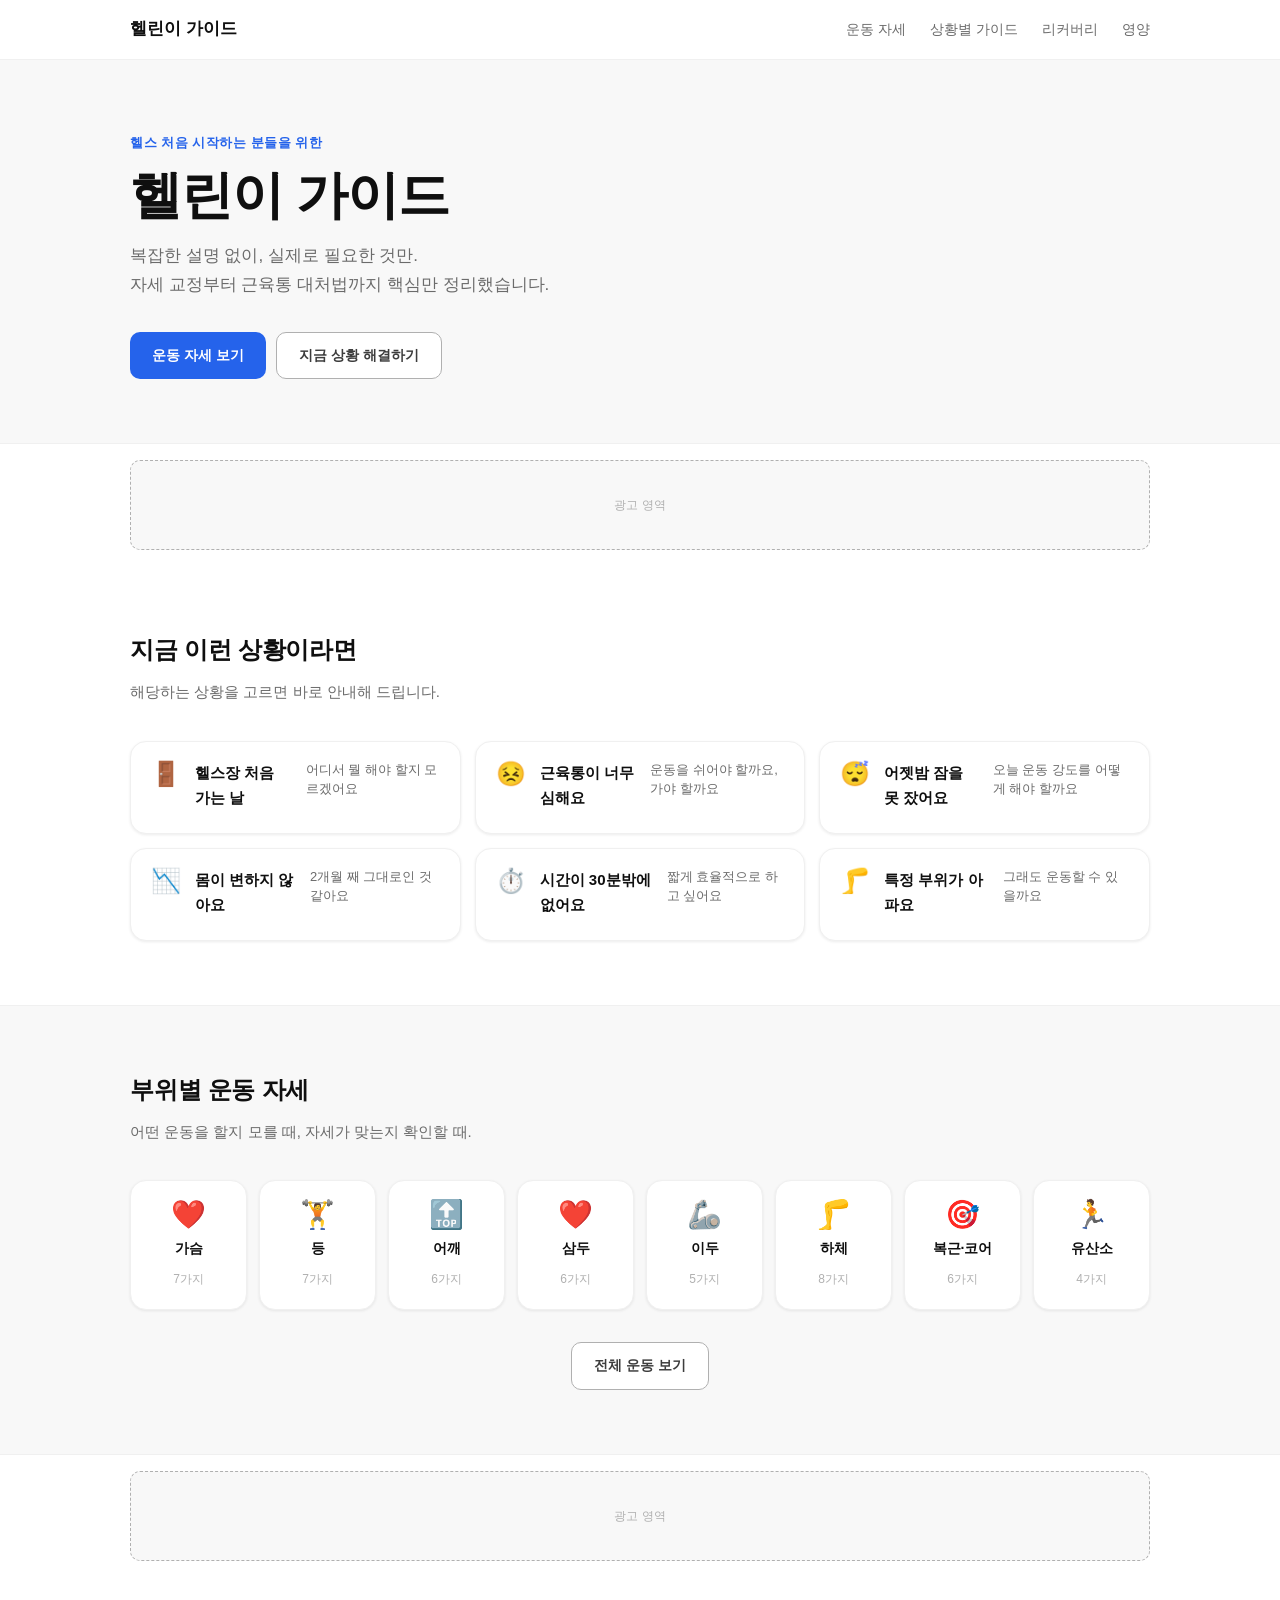
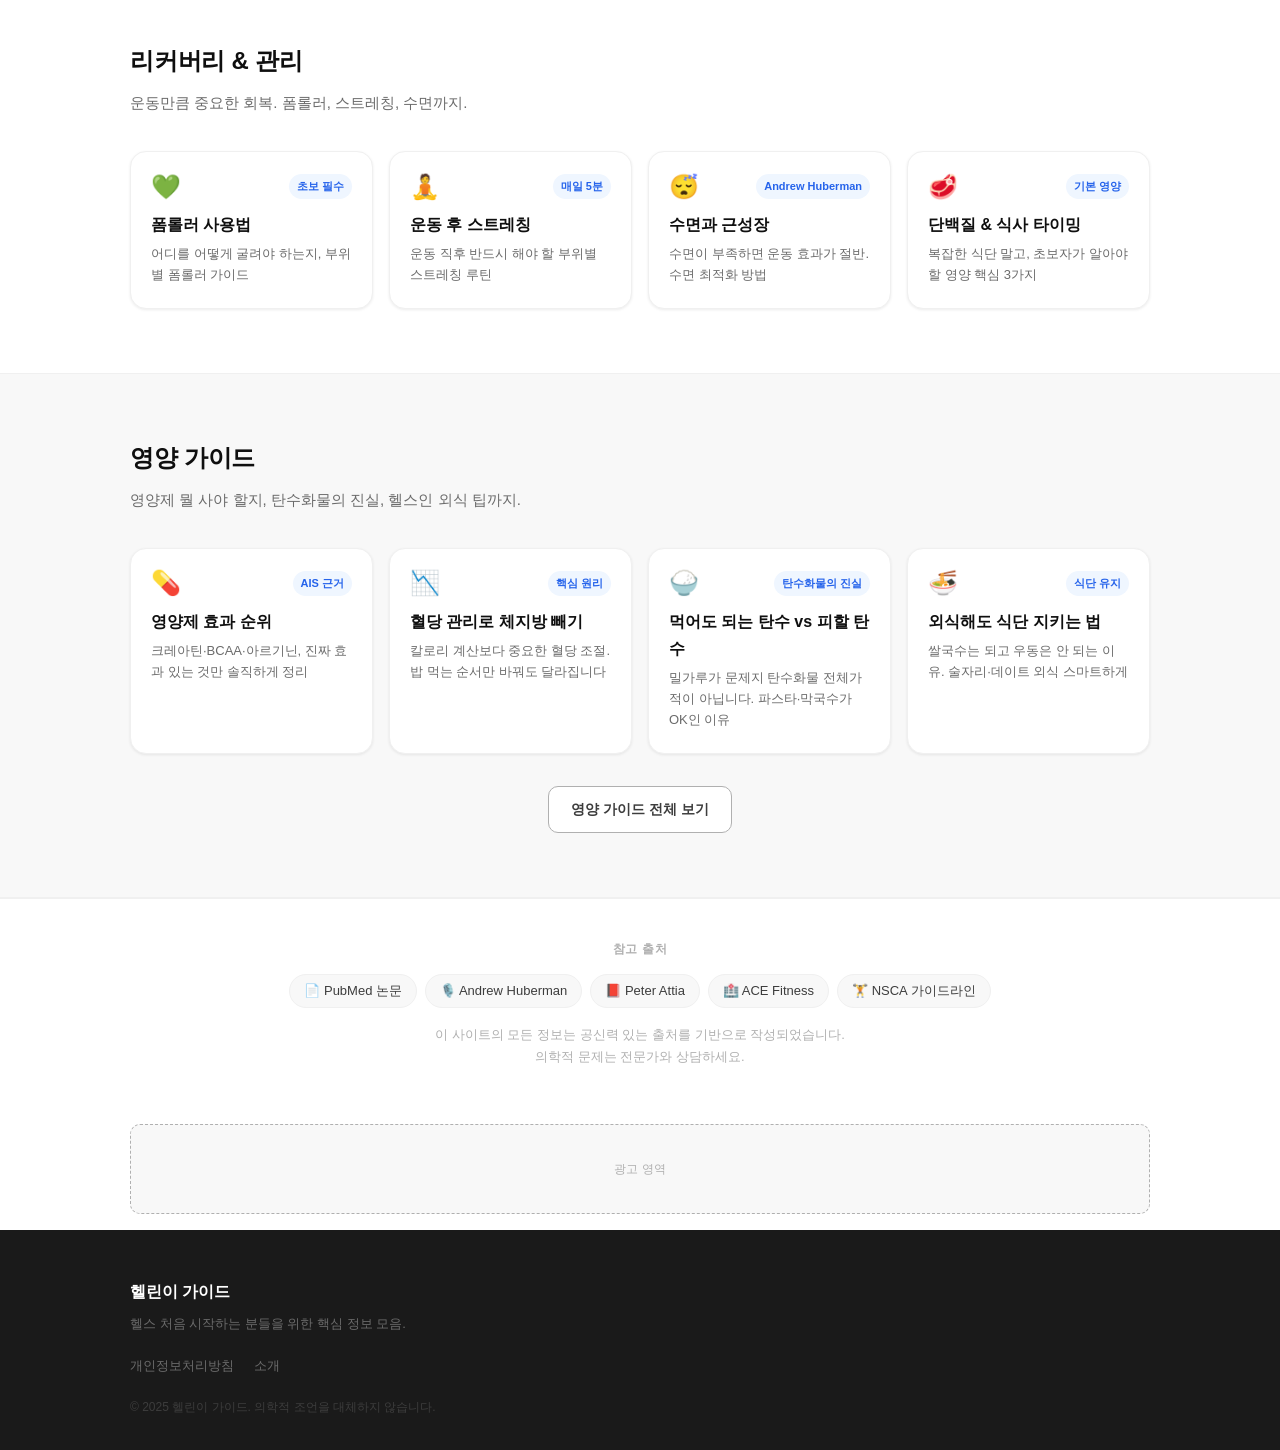
==== commit 6d5ecd28: "Add files via upload" ====
--- a/index.html
+++ b/index.html
@@ -22,6 +22,7 @@
         <a href="/pages/exercises.html">운동 자세</a>
         <a href="/pages/situations.html">상황별 가이드</a>
         <a href="/pages/recovery.html">리커버리</a>
+        <a href="/pages/nutrition.html">영양</a>
       </nav>
       <button class="nav-toggle" aria-label="메뉴 열기" onclick="toggleMenu()">☰</button>
     </div>
@@ -29,6 +30,7 @@
       <a href="/pages/exercises.html">운동 자세</a>
       <a href="/pages/situations.html">상황별 가이드</a>
       <a href="/pages/recovery.html">리커버리</a>
+      <a href="/pages/nutrition.html">영양</a>
     </nav>
   </header>
 
@@ -192,6 +194,54 @@
           <h3 class="rec-title">단백질 & 식사 타이밍</h3>
           <p class="rec-desc">복잡한 식단 말고, 초보자가 알아야 할 영양 핵심 3가지</p>
         </a>
+      </div>
+    </div>
+  </section>
+
+
+  <!-- 영양 가이드 -->
+  <section class="section section-alt">
+    <div class="inner">
+      <div class="section-head">
+        <h2 class="section-title">영양 가이드</h2>
+        <p class="section-sub">영양제 뭘 사야 할지, 탄수화물의 진실, 헬스인 외식 팁까지.</p>
+      </div>
+      <div class="recovery-grid">
+        <a href="/pages/nutrition.html#supplements" class="recovery-card">
+          <div class="rec-top">
+            <span class="rec-icon">💊</span>
+            <span class="rec-badge">AIS 근거</span>
+          </div>
+          <h3 class="rec-title">영양제 효과 순위</h3>
+          <p class="rec-desc">크레아틴·BCAA·아르기닌, 진짜 효과 있는 것만 솔직하게 정리</p>
+        </a>
+        <a href="/pages/nutrition.html#blood-sugar" class="recovery-card">
+          <div class="rec-top">
+            <span class="rec-icon">📉</span>
+            <span class="rec-badge">핵심 원리</span>
+          </div>
+          <h3 class="rec-title">혈당 관리로 체지방 빼기</h3>
+          <p class="rec-desc">칼로리 계산보다 중요한 혈당 조절. 밥 먹는 순서만 바꿔도 달라집니다</p>
+        </a>
+        <a href="/pages/nutrition.html#carbs" class="recovery-card">
+          <div class="rec-top">
+            <span class="rec-icon">🍚</span>
+            <span class="rec-badge">탄수화물의 진실</span>
+          </div>
+          <h3 class="rec-title">먹어도 되는 탄수 vs 피할 탄수</h3>
+          <p class="rec-desc">밀가루가 문제지 탄수화물 전체가 적이 아닙니다. 파스타·막국수가 OK인 이유</p>
+        </a>
+        <a href="/pages/nutrition.html#eat-out" class="recovery-card">
+          <div class="rec-top">
+            <span class="rec-icon">🍜</span>
+            <span class="rec-badge">식단 유지</span>
+          </div>
+          <h3 class="rec-title">외식해도 식단 지키는 법</h3>
+          <p class="rec-desc">쌀국수는 되고 우동은 안 되는 이유. 술자리·데이트 외식 스마트하게</p>
+        </a>
+      </div>
+      <div class="section-more">
+        <a href="/pages/nutrition.html" class="btn btn-secondary">영양 가이드 전체 보기</a>
       </div>
     </div>
   </section>
